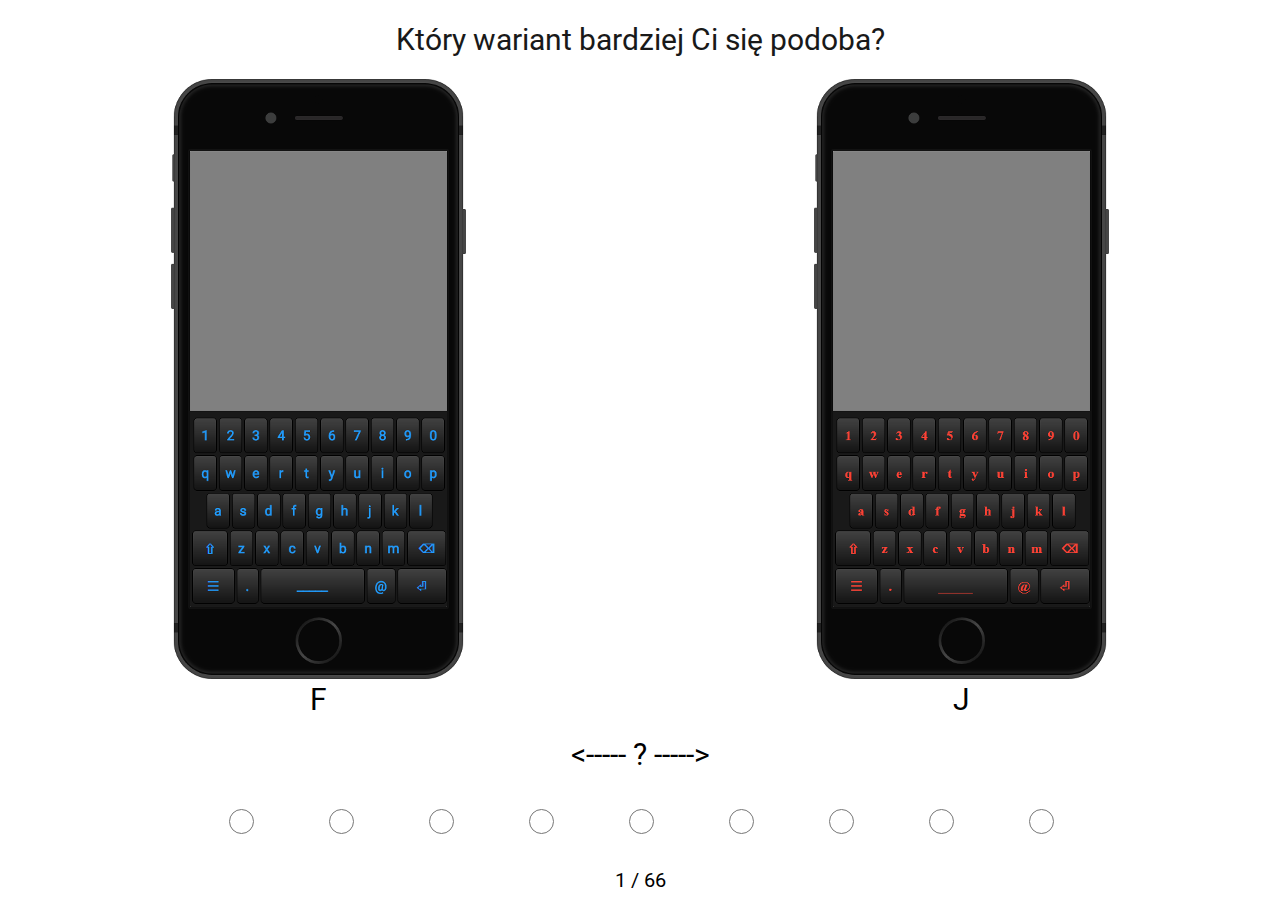
==== badanie/index.html @ 2a65b03c "Upload" ====
<!DOCTYPE html>
    <head>
        <meta charset="utf-8">
        <meta http-equiv="X-UA-Compatible" content="IE=edge">
        <title>Badanie</title>
        <meta name="description" content="">
        <meta name="viewport" content="width=device-width, initial-scale=1">
        <link href='https://fonts.googleapis.com/css?family=Roboto' rel='stylesheet'>
        <link rel="stylesheet" href="styles.css">
        <script>

        var state = 0;
        var result = [];
        var setButton = "";
        var page = 1;
        var wariant1 = ['F', 'B', 'C', 'F', 'A', 'A', 'L', 'G', 'H', 'E', 'K', 'I', 'I', 'J', 'H', 'G', 'C', 'C', 'D', 'I', 'A', 'L', 'K', 'E', 'J', 'E', 'I', 'B', 'F', 'K', 'H', 'C', 'K', 'D', 'E', 'E', 'G', 'I', 'C', 'I', 'D', 'A', 'J', 'L', 'H', 'J', 'B', 'E', 'D', 'A', 'B', 'K', 'D', 'L', 'K', 'J', 'G', 'A', 'B', 'F', 'G', 'G', 'F', 'C', 'L', 'H'];
        var wariant2 = ['J', 'D', 'A', 'D', 'B', 'J', 'C', 'F', 'C', 'F', 'J', 'E', 'B', 'H', 'G', 'B', 'I', 'B', 'C', 'L', 'D', 'K', 'I', 'H', 'L', 'B', 'A', 'F', 'C', 'E', 'I', 'E', 'A', 'E', 'J', 'L', 'I', 'F', 'G', 'J', 'I', 'L', 'G', 'G', 'K', 'C', 'J', 'A', 'G', 'H', 'L', 'F', 'K', 'H', 'B', 'D', 'A', 'F', 'H', 'L', 'K', 'E', 'H', 'K', 'D', 'D'];

        window.onload = function() {
            document.getElementById('war1').innerHTML = '<img src="warianty/' + wariant1[state] + '.png"/>';
            document.getElementById('war2').innerHTML = '<img src="warianty/' + wariant2[state] + '.png"/>';

            document.getElementById('war1_podpis').innerHTML = '<p>' + wariant1[state] + '</p>';
            document.getElementById('war2_podpis').innerHTML = '<p>' + wariant2[state] + '</p>';

            document.getElementById('str').innerHTML = '<p>' + page + ' / 66</p>';
        };  

        function funkcjaPX(){
            if(state < wariant1.length){
                result.push(wariant1[state] + "_" + wariant2[state] + "_" + setButton);
                document.getElementById(setButton).checked = false;

                state++;
                page++;

                document.getElementById('war1').innerHTML = '<img src="warianty/' + wariant1[state] + '.png"/>';
                document.getElementById('war2').innerHTML = '<img src="warianty/' + wariant2[state] + '.png"/>';
                document.getElementById('war1_podpis').innerHTML = '<p>' + wariant1[state] + '</p>';
                document.getElementById('war2_podpis').innerHTML = '<p>' + wariant2[state] + '</p>';
                document.getElementById('str').innerHTML = '<p>' + page + ' / 66</p>';

                if(page == 67){
                    alert("Dziękuję!");
                    var textDoc = document.createElement('a');

                    textDoc.href = 'data:attachment/text,' + result;
                    textDoc.target = '_blank';
                    textDoc.download = 'badanie_' + parseInt(Math.random()*9) + parseInt(Math.random()*9) + parseInt(Math.random()*9) + parseInt(Math.random()*9) + parseInt(Math.random()*9) + '.txt';
                    textDoc.click();
                }
            }
        }

        function funkcjaP1(){
            setButton = "P1";
            funkcjaPX();
        }

        function funkcjaP2(){
            setButton = "P2";
            funkcjaPX();
        }
        
        function funkcjaP3(){
            setButton = "P3";
            funkcjaPX();
        }
        
        function funkcjaP4(){
            setButton = "P4";
            funkcjaPX();
        }
        
        function funkcjaP5(){
            setButton = "P5";
            funkcjaPX();
        }
        
        function funkcjaP6(){
            setButton = "P6";
            funkcjaPX();
        }
        
        function funkcjaP7(){
            setButton = "P7";
            funkcjaPX();
        }
        
        function funkcjaP8(){
            setButton = "P8";
            funkcjaPX();
        }

        function funkcjaP9(){
            setButton = "P9";
            funkcjaPX();
        }


        </script>
    </head>
    <body>
        <div class="tytul">
            <p>Który wariant bardziej Ci się podoba?</p>
        </div>
        <div class="warianty">
            <div class="wariant1" id="war1">
            </div>
            <div class="warian2" id="war2">
            </div>
            <div class="wariant1_podpis" id="war1_podpis">
                <p>A</p>
            </div>
            <div class="wariant2_podpis" id="war2_podpis">
                <p>B</p>
            </div>
        </div>
        <div class="ocena_tytul">
            <p><----- ? -----></p>
        </div>
        <div class="ocena">
            <input class ="ocena_przycisk" id="P1" type="radio" name="odp_ocena" value=1 onclick="funkcjaP1()">
            <input class ="ocena_przycisk" id="P2" type="radio" name="odp_ocena" value=2 onclick="funkcjaP2()">
            <input class ="ocena_przycisk" id="P3" type="radio" name="odp_ocena" value=3 onclick="funkcjaP3()">
            <input class ="ocena_przycisk" id="P4" type="radio" name="odp_ocena" value=4 onclick="funkcjaP4()">
            <input class ="ocena_przycisk" id="P5" type="radio" name="odp_ocena" value=5 onclick="funkcjaP5()">
            <input class ="ocena_przycisk" id="P6" type="radio" name="odp_ocena" value=6 onclick="funkcjaP6()">
            <input class ="ocena_przycisk" id="P7" type="radio" name="odp_ocena" value=7 onclick="funkcjaP7()">
            <input class ="ocena_przycisk" id="P8" type="radio" name="odp_ocena" value=8 onclick="funkcjaP8()">
            <input class ="ocena_przycisk" id="P9" type="radio" name="odp_ocena" value=9 onclick="funkcjaP9()">
        </div>
        <div class="strony" id="str">

        </div>
    </body>
</html>
---- badanie/styles.css ----
/* reset css*/

html, body, div, span, applet, object, iframe,
h1, h2, h3, h4, h5, h6, p, blockquote, pre,
a, abbr, acronym, address, big, cite, code,
del, dfn, em, img, ins, kbd, q, s, samp,
small, strike, strong, sub, sup, tt, var,
b, u, i, center,
dl, dt, dd, ol, ul, li,
fieldset, form, label, legend,
table, caption, tbody, tfoot, thead, tr, th, td,
article, aside, canvas, details, embed, 
figure, figcaption, footer, header, hgroup, 
menu, nav, output, ruby, section, summary,
time, mark, audio, video {
	margin: 0;
	padding: 0;
	border: 0;
	font-size: 100%;
	font: inherit;
	vertical-align: baseline;
}
/* HTML5 display-role reset for older browsers */
article, aside, details, figcaption, figure, 
footer, header, hgroup, menu, nav, section {
	display: block;
}
body {
	line-height: 1;
}
ol, ul {
	list-style: none;
}
blockquote, q {
	quotes: none;
}
blockquote:before, blockquote:after,
q:before, q:after {
	content: '';
	content: none;
}
table {
	border-collapse: collapse;
	border-spacing: 0;
}

/* reset css*/

body{
    font-family: "Roboto";
}

.tytul{
    width: 100%;
    text-align: center;
    font-size: 30px;
    color: #191919;
    padding-top: 25px;
    padding-bottom: 25px;
}

.warianty{
    display: grid;
    grid-template-columns: 1fr 1fr;
    grid-template-rows: 600px 30px;
    grid-gap: 5px;
    align-items: center;
    justify-items: center;
}

.wariant1, .wariant2{

}

.wariant1_podpis, .wariant2_podpis{
    font-size: 30px;
}

.ocena_tytul{
    display: grid;
    align-items: center;
    justify-items: center;
    font-size: 30px;
    padding-top: 25px;
    padding-bottom: 25px;
}

.ocena{
    display: grid;
    width: 900px;
    grid-template-columns: repeat(9, 100px);
    grid-template-rows: 50px;
    align-items: center;
    justify-items: center;
    margin: 0px auto 0px auto;
}

.ocena_przycisk{
  height: 25px;
  width: 25px;
}

.strony{
    width: 100px;
    position: absolute;
    bottom: 10px;
    left: calc(50% - 50px);
    text-align: center;
    margin: 0px auto 0px auto;
    font-size: 20px;
}
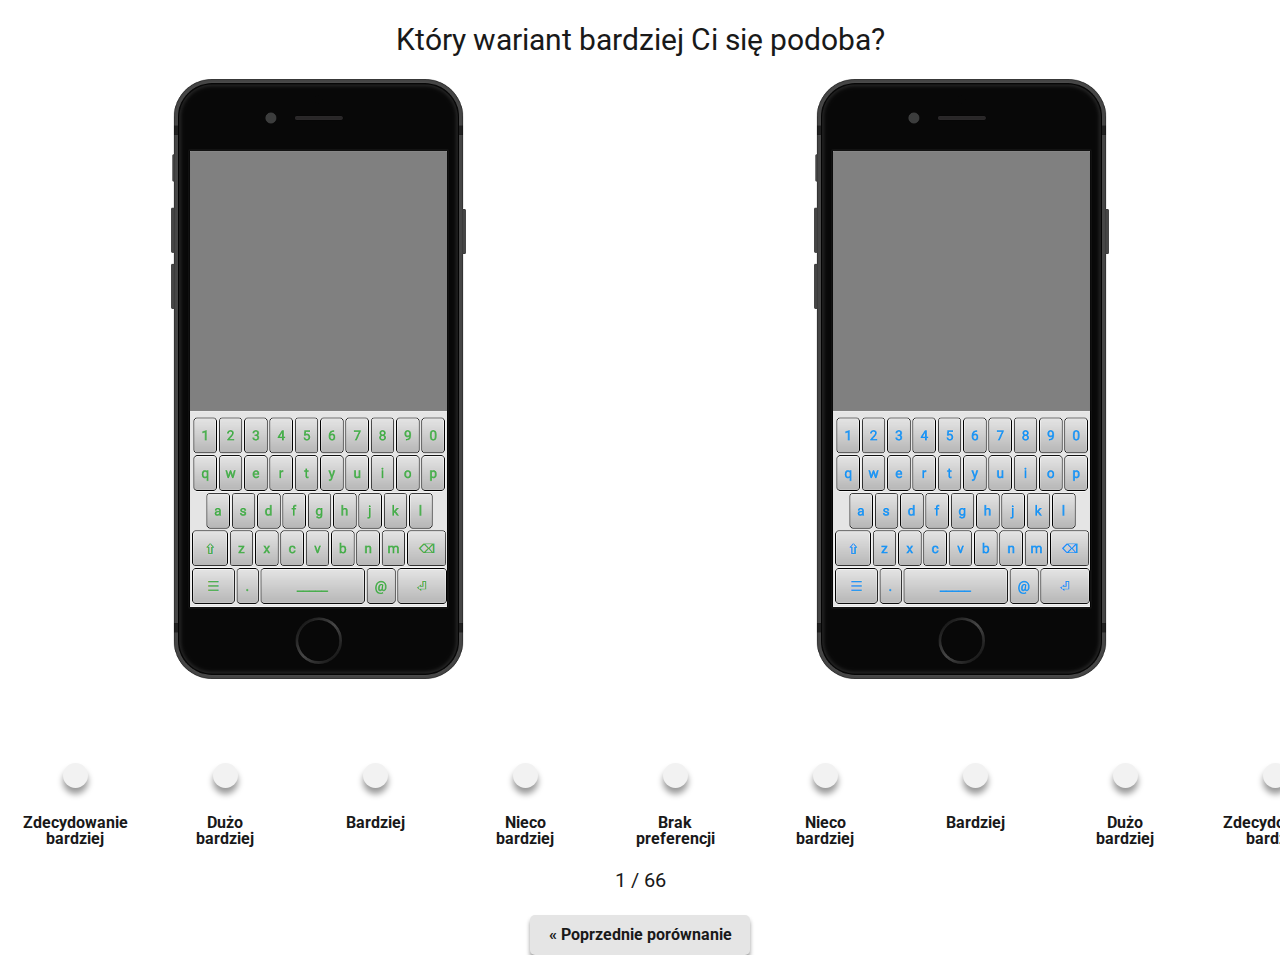
==== commit fef4ce94: "Up" ====
--- a/badanie/index.html
+++ b/badanie/index.html
@@ -9,35 +9,31 @@
         <link rel="stylesheet" href="styles.css">
         <script>
 
+        var mainPairs = ['AB', 'AC', 'AD', 'AE', 'AF', 'AG', 'AH', 'AI', 'AJ', 'AK', 'AL', 'BC', 'BD', 'BE', 'BF', 'BG', 'BH', 'BI', 'BJ', 'BK', 'BL', 'CD', 'CE', 'CF', 'CG', 'CH', 'CI', 'CJ', 'CK', 'CL', 'DE', 'DF', 'DG', 'DH', 'DI', 'DJ', 'DK', 'DL', 'EF', 'EG', 'EH', 'EI', 'EJ', 'EK', 'EL', 'FG', 'FH', 'FI', 'FJ', 'FK', 'FL', 'GH', 'GI', 'GJ', 'GK', 'GL', 'HI', 'HJ', 'HK', 'HL', 'IJ', 'IK', 'IL', 'JK', 'JL', 'KL'];
         var state = 0;
         var result = [];
         var setButton = "";
         var page = 1;
-        var wariant1 = ['F', 'B', 'C', 'F', 'A', 'A', 'L', 'G', 'H', 'E', 'K', 'I', 'I', 'J', 'H', 'G', 'C', 'C', 'D', 'I', 'A', 'L', 'K', 'E', 'J', 'E', 'I', 'B', 'F', 'K', 'H', 'C', 'K', 'D', 'E', 'E', 'G', 'I', 'C', 'I', 'D', 'A', 'J', 'L', 'H', 'J', 'B', 'E', 'D', 'A', 'B', 'K', 'D', 'L', 'K', 'J', 'G', 'A', 'B', 'F', 'G', 'G', 'F', 'C', 'L', 'H'];
-        var wariant2 = ['J', 'D', 'A', 'D', 'B', 'J', 'C', 'F', 'C', 'F', 'J', 'E', 'B', 'H', 'G', 'B', 'I', 'B', 'C', 'L', 'D', 'K', 'I', 'H', 'L', 'B', 'A', 'F', 'C', 'E', 'I', 'E', 'A', 'E', 'J', 'L', 'I', 'F', 'G', 'J', 'I', 'L', 'G', 'G', 'K', 'C', 'J', 'A', 'G', 'H', 'L', 'F', 'K', 'H', 'B', 'D', 'A', 'F', 'H', 'L', 'K', 'E', 'H', 'K', 'D', 'D'];
 
         window.onload = function() {
-            document.getElementById('war1').innerHTML = '<img src="warianty/' + wariant1[state] + '.png"/>';
-            document.getElementById('war2').innerHTML = '<img src="warianty/' + wariant2[state] + '.png"/>';
+            mainPairs.sort(function() { return 0.5 - Math.random() });
 
-            document.getElementById('war1_podpis').innerHTML = '<p>' + wariant1[state] + '</p>';
-            document.getElementById('war2_podpis').innerHTML = '<p>' + wariant2[state] + '</p>';
+            document.getElementById('war1').innerHTML = '<img src="warianty/' + mainPairs[state].charAt(0) + '.png"/>';
+            document.getElementById('war2').innerHTML = '<img src="warianty/' + mainPairs[state].charAt(1) + '.png"/>';
 
             document.getElementById('str').innerHTML = '<p>' + page + ' / 66</p>';
         };  
 
         function funkcjaPX(){
-            if(state < wariant1.length){
-                result.push(wariant1[state] + "_" + wariant2[state] + "_" + setButton);
+            if(state < mainPairs.length){
+                result.push(mainPairs[state].charAt(0) + "_" + mainPairs[state].charAt(1) + "_" + document.getElementById(setButton).value);
                 document.getElementById(setButton).checked = false;
 
                 state++;
                 page++;
 
-                document.getElementById('war1').innerHTML = '<img src="warianty/' + wariant1[state] + '.png"/>';
-                document.getElementById('war2').innerHTML = '<img src="warianty/' + wariant2[state] + '.png"/>';
-                document.getElementById('war1_podpis').innerHTML = '<p>' + wariant1[state] + '</p>';
-                document.getElementById('war2_podpis').innerHTML = '<p>' + wariant2[state] + '</p>';
+                document.getElementById('war1').innerHTML = '<img src="warianty/' + mainPairs[state].charAt(0) + '.png"/>';
+                document.getElementById('war2').innerHTML = '<img src="warianty/' + mainPairs[state].charAt(1)+ '.png"/>';
                 document.getElementById('str').innerHTML = '<p>' + page + ' / 66</p>';
 
                 if(page == 67){
@@ -97,6 +93,19 @@
             funkcjaPX();
         }
 
+        function funkcjaBack(){
+            if(state > 0){
+                result.pop();
+                document.getElementById(setButton).checked = false;
+
+                state--;
+                page--;
+
+                document.getElementById('war1').innerHTML = '<img src="warianty/' + mainPairs[state].charAt(0) + '.png"/>';
+                document.getElementById('war2').innerHTML = '<img src="warianty/' + mainPairs[state].charAt(1)+ '.png"/>';
+                document.getElementById('str').innerHTML = '<p>' + page + ' / 66</p>';
+            }
+        }
 
         </script>
     </head>
@@ -109,26 +118,31 @@
             </div>
             <div class="warian2" id="war2">
             </div>
-            <div class="wariant1_podpis" id="war1_podpis">
-                <p>A</p>
-            </div>
-            <div class="wariant2_podpis" id="war2_podpis">
-                <p>B</p>
-            </div>
-        </div>
-        <div class="ocena_tytul">
-            <p><----- ? -----></p>
         </div>
         <div class="ocena">
-            <input class ="ocena_przycisk" id="P1" type="radio" name="odp_ocena" value=1 onclick="funkcjaP1()">
-            <input class ="ocena_przycisk" id="P2" type="radio" name="odp_ocena" value=2 onclick="funkcjaP2()">
-            <input class ="ocena_przycisk" id="P3" type="radio" name="odp_ocena" value=3 onclick="funkcjaP3()">
-            <input class ="ocena_przycisk" id="P4" type="radio" name="odp_ocena" value=4 onclick="funkcjaP4()">
-            <input class ="ocena_przycisk" id="P5" type="radio" name="odp_ocena" value=5 onclick="funkcjaP5()">
-            <input class ="ocena_przycisk" id="P6" type="radio" name="odp_ocena" value=6 onclick="funkcjaP6()">
-            <input class ="ocena_przycisk" id="P7" type="radio" name="odp_ocena" value=7 onclick="funkcjaP7()">
-            <input class ="ocena_przycisk" id="P8" type="radio" name="odp_ocena" value=8 onclick="funkcjaP8()">
-            <input class ="ocena_przycisk" id="P9" type="radio" name="odp_ocena" value=9 onclick="funkcjaP9()">
+            <input class ="ocena_przycisk" id="P1" type="radio" name="odp_ocena" value=9 onclick="funkcjaP1()"><label for="P1"></label>
+            <input class ="ocena_przycisk" id="P2" type="radio" name="odp_ocena" value=7 onclick="funkcjaP2()"><label for="P2"></label>
+            <input class ="ocena_przycisk" id="P3" type="radio" name="odp_ocena" value=5 onclick="funkcjaP3()"><label for="P3"></label>
+            <input class ="ocena_przycisk" id="P4" type="radio" name="odp_ocena" value=3 onclick="funkcjaP4()"><label for="P4"></label>
+            <input class ="ocena_przycisk" id="P5" type="radio" name="odp_ocena" value=0 onclick="funkcjaP5()"><label for="P5"></label>
+            <input class ="ocena_przycisk" id="P6" type="radio" name="odp_ocena" value=-3 onclick="funkcjaP6()"><label for="P6"></label>
+            <input class ="ocena_przycisk" id="P7" type="radio" name="odp_ocena" value=-5 onclick="funkcjaP7()"><label for="P7"></label>
+            <input class ="ocena_przycisk" id="P8" type="radio" name="odp_ocena" value=-7 onclick="funkcjaP8()"><label for="P8"></label>
+            <input class ="ocena_przycisk" id="P9" type="radio" name="odp_ocena" value=-9 onclick="funkcjaP9()"><label for="P9"></label>
+        </div>
+        <div class="ocena">
+            <div class="ocena_tekst">Zdecydowanie<br>bardziej</div>
+            <div class="ocena_tekst">Dużo<br>bardziej</div>
+            <div class="ocena_tekst">Bardziej</div>
+            <div class="ocena_tekst">Nieco<br>bardziej</div>
+            <div class="ocena_tekst">Brak<br>preferencji</div>
+            <div class="ocena_tekst">Nieco<br>bardziej</div>
+            <div class="ocena_tekst">Bardziej</div>
+            <div class="ocena_tekst">Dużo<br>bardziej</div>
+            <div class="ocena_tekst">Zdecydowanie<br>bardziej</div>   
+        </div>
+        <div class="nav" id="nav" onclick="funkcjaBack()">
+            &#xab Poprzednie porównanie
         </div>
         <div class="strony" id="str">
 
--- a/badanie/styles.css
+++ b/badanie/styles.css
@@ -76,28 +76,72 @@
     font-size: 30px;
 }
 
-.ocena_tytul{
-    display: grid;
-    align-items: center;
-    justify-items: center;
-    font-size: 30px;
-    padding-top: 25px;
-    padding-bottom: 25px;
-}
-
 .ocena{
     display: grid;
-    width: 900px;
-    grid-template-columns: repeat(9, 100px);
-    grid-template-rows: 50px;
+    width: 1350px;
+    grid-template-columns: repeat(9, 150px);
+    grid-template-rows: 50px 50px;
     align-items: center;
     justify-items: center;
     margin: 0px auto 0px auto;
 }
 
-.ocena_przycisk{
-  height: 25px;
-  width: 25px;
+input[type="radio"] {
+    display: none;
+}
+
+input[type="radio"] + label{
+    display: inline-block;
+    width: 25px;
+    height: 25px;
+    vertical-align: middle;
+    cursor: pointer;
+    background-color: #f2f2f2;
+    border-radius: 50%;
+    margin-top: 70px;
+    border: 0px solid #333232;
+    box-shadow: 0px 6px 6px rgba(0, 0, 0, 0.4);
+}
+
+input[type="radio"] + label:hover{
+    background-color: #cccccc;
+}
+
+input[type="radio"] + label:active{
+    box-shadow: 0px 1px 2px rgba(0, 0, 0, 0.4);
+    margin-top: 75px;
+}
+
+.ocena_tekst{
+    height: 50px;
+    width: 150px;
+    text-align: center;
+    font-weight: bold;
+    font-family: "Roboto";
+    color: #191919;
+}
+
+.nav{
+    background-color: #e5e5e5;
+    width: 220px;
+    height: 40px;
+    text-align: center;
+    vertical-align: middle;
+    font-size: 14x;
+    font-family: "Roboto";
+    font-weight: bold;
+    line-height: 40px;
+    color: #191919;
+    margin: 0px auto 0px auto;
+    border: 0px solid black;
+    border-radius: 5px;
+    box-shadow: 0px 4px 4px rgba(0, 0, 0, 0.4);
+    user-select: none;
+}
+
+.nav:hover{
+    background-color: #d9d9d9;
+    cursor: pointer;
 }
 
 .strony{
@@ -108,4 +152,5 @@
     text-align: center;
     margin: 0px auto 0px auto;
     font-size: 20px;
+    color: #191919;
 }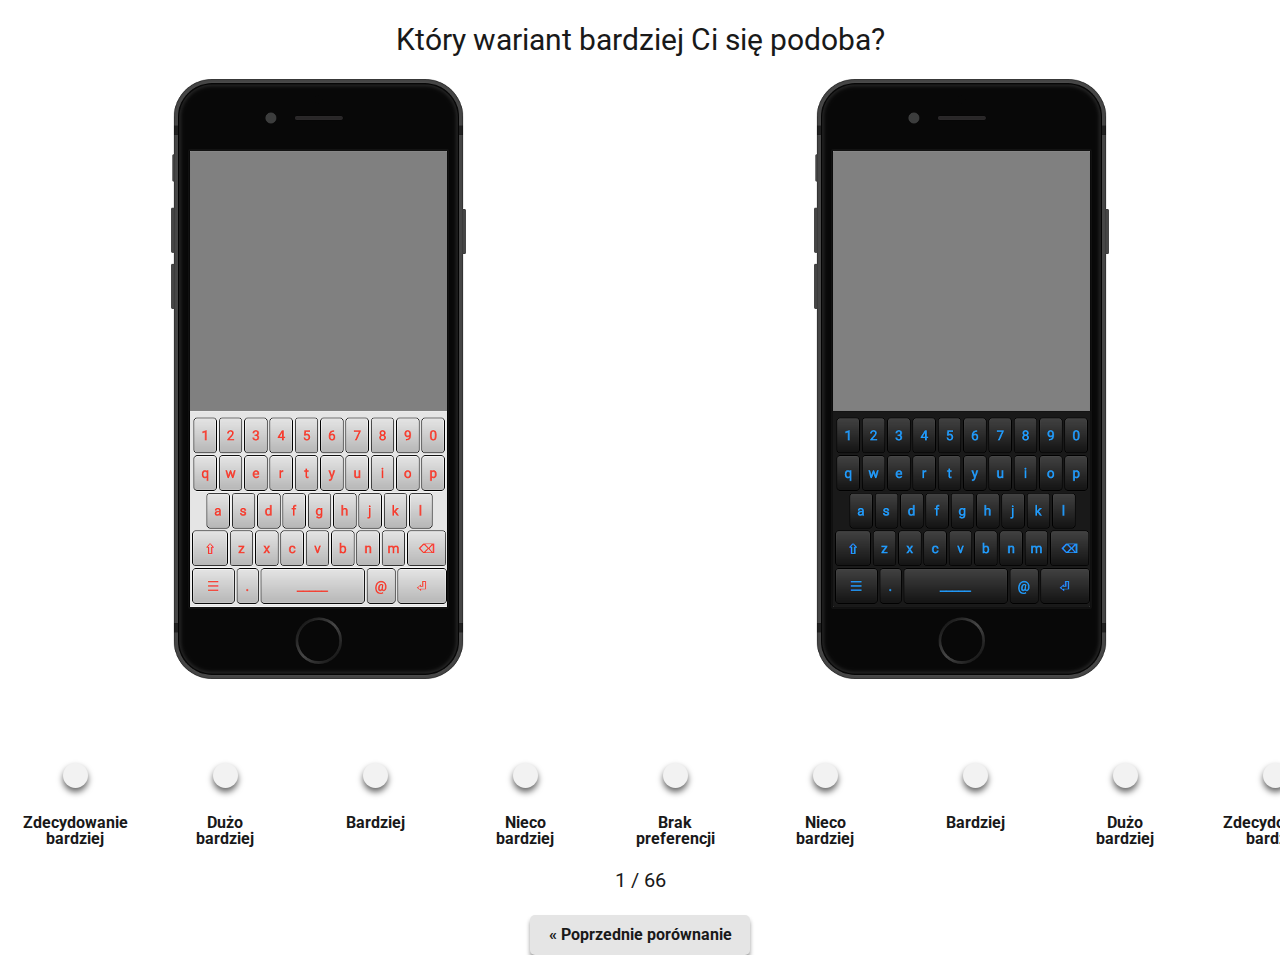
==== commit ab2d2471: "Up" ====
--- a/badanie/index.html
+++ b/badanie/index.html
@@ -31,10 +31,12 @@
 
                 state++;
                 page++;
-
-                document.getElementById('war1').innerHTML = '<img src="warianty/' + mainPairs[state].charAt(0) + '.png"/>';
-                document.getElementById('war2').innerHTML = '<img src="warianty/' + mainPairs[state].charAt(1)+ '.png"/>';
-                document.getElementById('str').innerHTML = '<p>' + page + ' / 66</p>';
+                
+                if(page < 67){
+                    document.getElementById('war1').innerHTML = '<img src="warianty/' + mainPairs[state].charAt(0) + '.png"/>';
+                    document.getElementById('war2').innerHTML = '<img src="warianty/' + mainPairs[state].charAt(1)+ '.png"/>';
+                    document.getElementById('str').innerHTML = '<p>' + page + ' / 66</p>'; 
+                }
 
                 if(page == 67){
                     alert("Dziękuję!");
--- a/badanie/styles.css
+++ b/badanie/styles.css
@@ -68,14 +68,6 @@
     justify-items: center;
 }
 
-.wariant1, .wariant2{
-
-}
-
-.wariant1_podpis, .wariant2_podpis{
-    font-size: 30px;
-}
-
 .ocena{
     display: grid;
     width: 1350px;
@@ -100,7 +92,7 @@
     border-radius: 50%;
     margin-top: 70px;
     border: 0px solid #333232;
-    box-shadow: 0px 6px 6px rgba(0, 0, 0, 0.4);
+    box-shadow: 0px 4px 6px rgba(0, 0, 0, 0.6);
 }
 
 input[type="radio"] + label:hover{
@@ -144,6 +136,12 @@
     cursor: pointer;
 }
 
+.nav:active{
+    background-color: #d9d9d9;
+    margin-top: 4px;
+    box-shadow: 0px 0px 4px rgba(0, 0, 0, 0.4);
+}
+
 .strony{
     width: 100px;
     position: absolute;
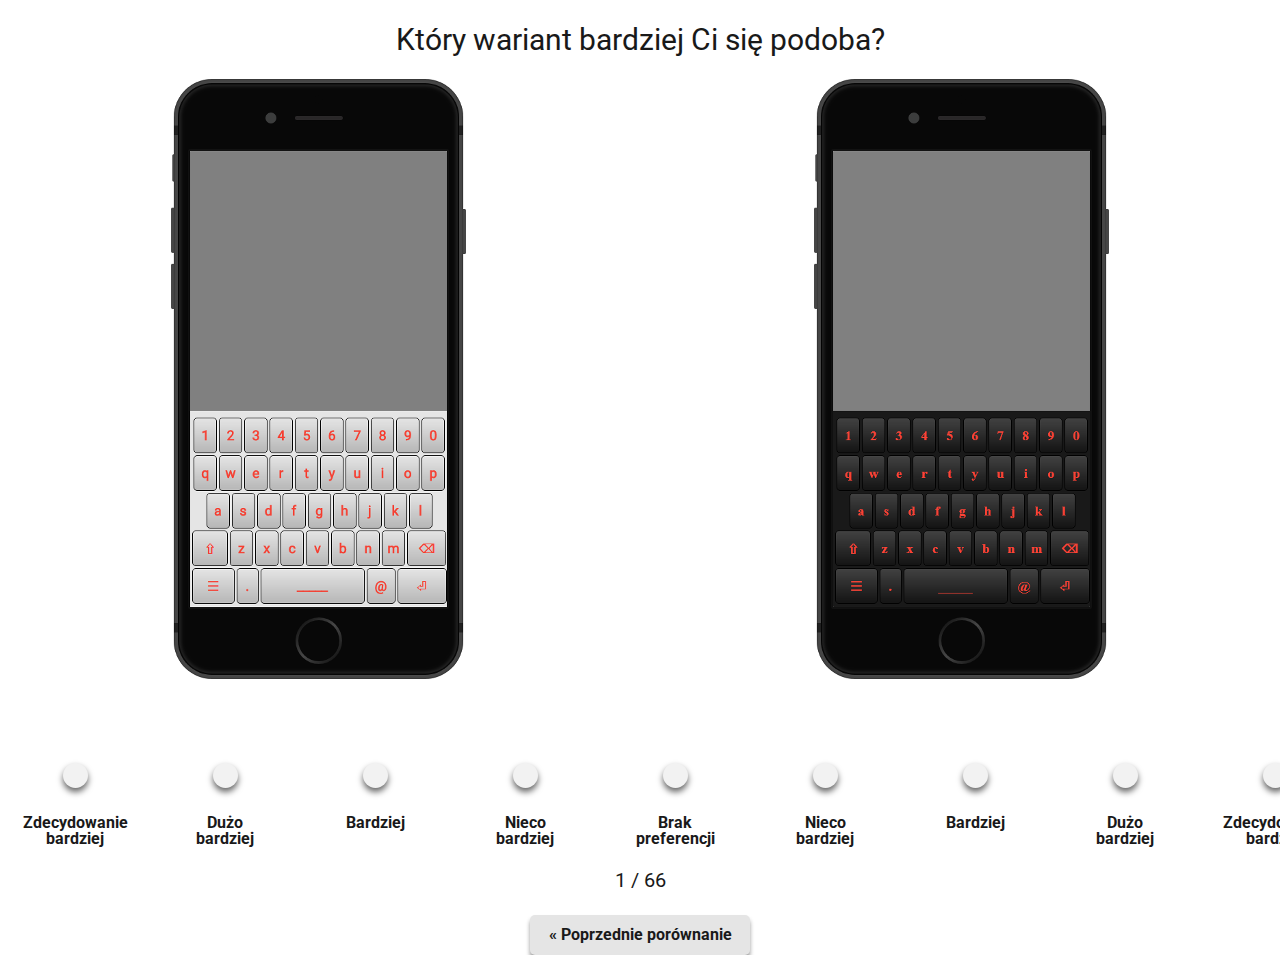
==== commit 4cd594ce: "Up" ====
--- a/badanie/index.html
+++ b/badanie/index.html
@@ -39,6 +39,12 @@
                 }
 
                 if(page == 67){
+                    document.getElementById("tytul").style.display = "none";
+                    document.getElementById("warianty").style.display = "none";
+                    document.getElementById("ocena1").style.display = "none";
+                    document.getElementById("ocena2").style.display = "none";
+                    document.getElementById("nav").style.display = "none";
+                    document.getElementById("str").style.display = "none";
                     alert("Dziękuję!");
                     var textDoc = document.createElement('a');
 
@@ -112,16 +118,16 @@
         </script>
     </head>
     <body>
-        <div class="tytul">
+        <div class="tytul" id="tytul">
             <p>Który wariant bardziej Ci się podoba?</p>
         </div>
-        <div class="warianty">
+        <div class="warianty" id="warianty">
             <div class="wariant1" id="war1">
             </div>
             <div class="warian2" id="war2">
             </div>
         </div>
-        <div class="ocena">
+        <div class="ocena" id="ocena1">
             <input class ="ocena_przycisk" id="P1" type="radio" name="odp_ocena" value=9 onclick="funkcjaP1()"><label for="P1"></label>
             <input class ="ocena_przycisk" id="P2" type="radio" name="odp_ocena" value=7 onclick="funkcjaP2()"><label for="P2"></label>
             <input class ="ocena_przycisk" id="P3" type="radio" name="odp_ocena" value=5 onclick="funkcjaP3()"><label for="P3"></label>
@@ -132,7 +138,7 @@
             <input class ="ocena_przycisk" id="P8" type="radio" name="odp_ocena" value=-7 onclick="funkcjaP8()"><label for="P8"></label>
             <input class ="ocena_przycisk" id="P9" type="radio" name="odp_ocena" value=-9 onclick="funkcjaP9()"><label for="P9"></label>
         </div>
-        <div class="ocena">
+        <div class="ocena" id="ocena2">
             <div class="ocena_tekst">Zdecydowanie<br>bardziej</div>
             <div class="ocena_tekst">Dużo<br>bardziej</div>
             <div class="ocena_tekst">Bardziej</div>
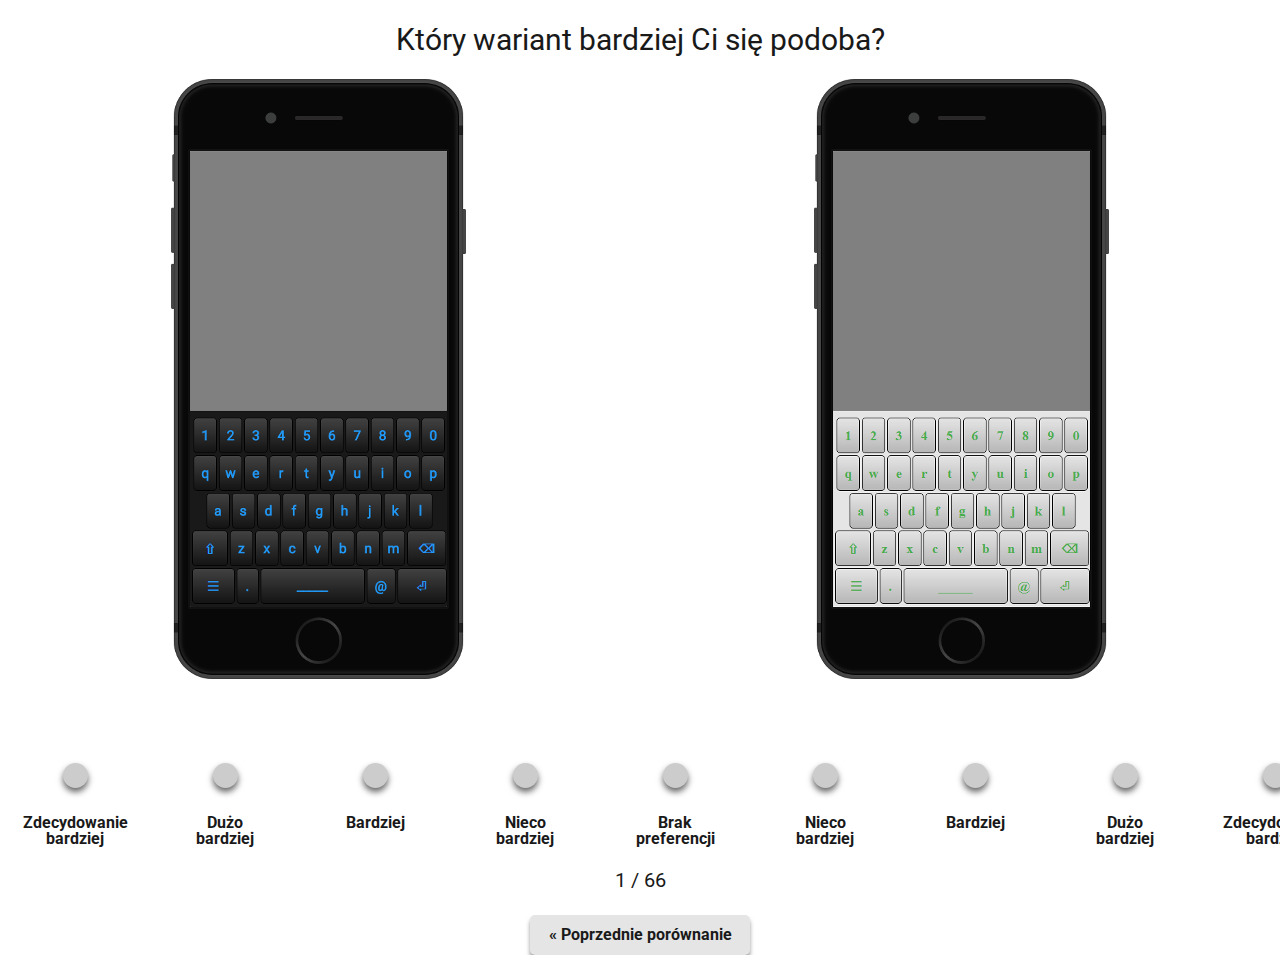
==== commit 9334738f: "Up" ====
--- a/badanie/index.html
+++ b/badanie/index.html
@@ -46,6 +46,8 @@
                     document.getElementById("nav").style.display = "none";
                     document.getElementById("str").style.display = "none";
                     alert("Dziękuję!");
+
+                    result.sort();
                     var textDoc = document.createElement('a');
 
                     textDoc.href = 'data:attachment/text,' + result;
--- a/badanie/styles.css
+++ b/badanie/styles.css
@@ -88,7 +88,7 @@
     height: 25px;
     vertical-align: middle;
     cursor: pointer;
-    background-color: #f2f2f2;
+    background-color: #cccccc;
     border-radius: 50%;
     margin-top: 70px;
     border: 0px solid #333232;
@@ -96,7 +96,7 @@
 }
 
 input[type="radio"] + label:hover{
-    background-color: #cccccc;
+    background-color: #999999;
 }
 
 input[type="radio"] + label:active{
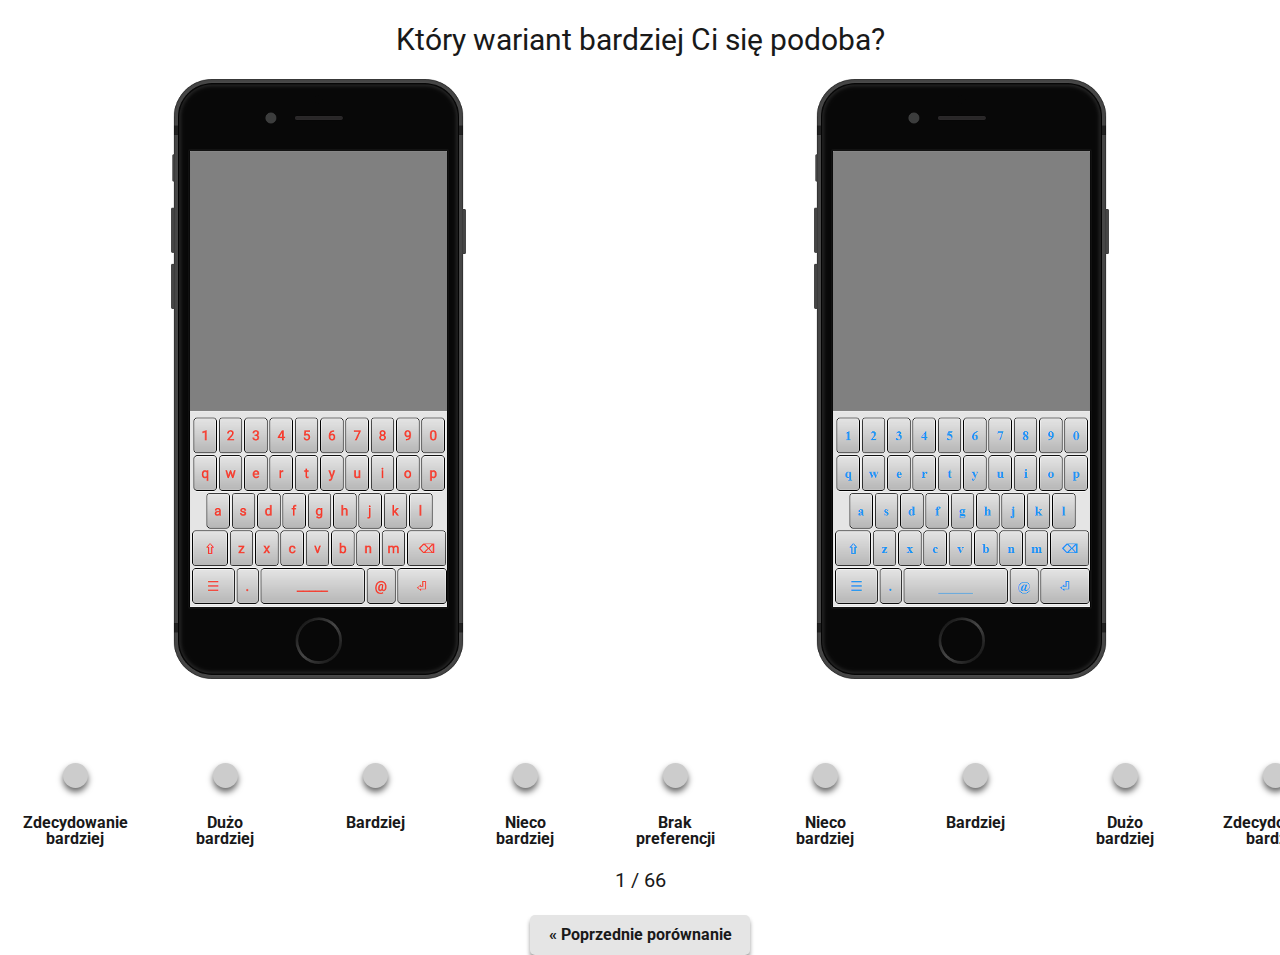
==== commit 24d6910f: "Up" ====
--- a/badanie/index.html
+++ b/badanie/index.html
@@ -134,7 +134,7 @@
             <input class ="ocena_przycisk" id="P2" type="radio" name="odp_ocena" value=7 onclick="funkcjaP2()"><label for="P2"></label>
             <input class ="ocena_przycisk" id="P3" type="radio" name="odp_ocena" value=5 onclick="funkcjaP3()"><label for="P3"></label>
             <input class ="ocena_przycisk" id="P4" type="radio" name="odp_ocena" value=3 onclick="funkcjaP4()"><label for="P4"></label>
-            <input class ="ocena_przycisk" id="P5" type="radio" name="odp_ocena" value=0 onclick="funkcjaP5()"><label for="P5"></label>
+            <input class ="ocena_przycisk" id="P5" type="radio" name="odp_ocena" value=1 onclick="funkcjaP5()"><label for="P5"></label>
             <input class ="ocena_przycisk" id="P6" type="radio" name="odp_ocena" value=-3 onclick="funkcjaP6()"><label for="P6"></label>
             <input class ="ocena_przycisk" id="P7" type="radio" name="odp_ocena" value=-5 onclick="funkcjaP7()"><label for="P7"></label>
             <input class ="ocena_przycisk" id="P8" type="radio" name="odp_ocena" value=-7 onclick="funkcjaP8()"><label for="P8"></label>
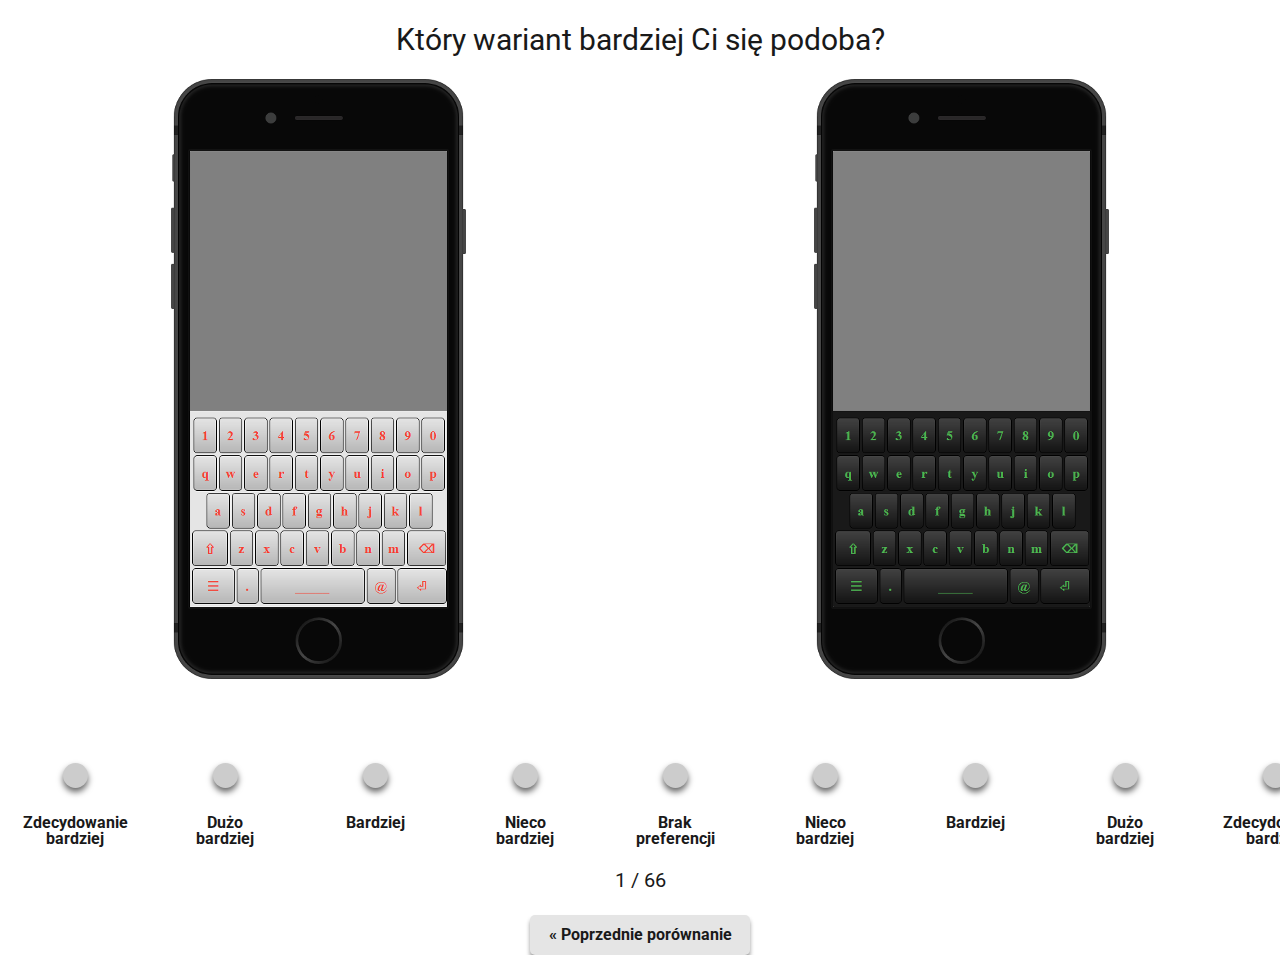
==== commit eba44894: "PS" ====
--- a/badanie/index.html
+++ b/badanie/index.html
@@ -14,6 +14,8 @@
         var result = [];
         var setButton = "";
         var page = 1;
+
+        var macierzDoAHP = [];
 
         window.onload = function() {
             mainPairs.sort(function() { return 0.5 - Math.random() });
@@ -48,6 +50,7 @@
                     alert("Dziękuję!");
 
                     result.sort();
+
                     var textDoc = document.createElement('a');
 
                     textDoc.href = 'data:attachment/text,' + result;
@@ -126,7 +129,7 @@
         <div class="warianty" id="warianty">
             <div class="wariant1" id="war1">
             </div>
-            <div class="warian2" id="war2">
+            <div class="wariant2" id="war2">
             </div>
         </div>
         <div class="ocena" id="ocena1">
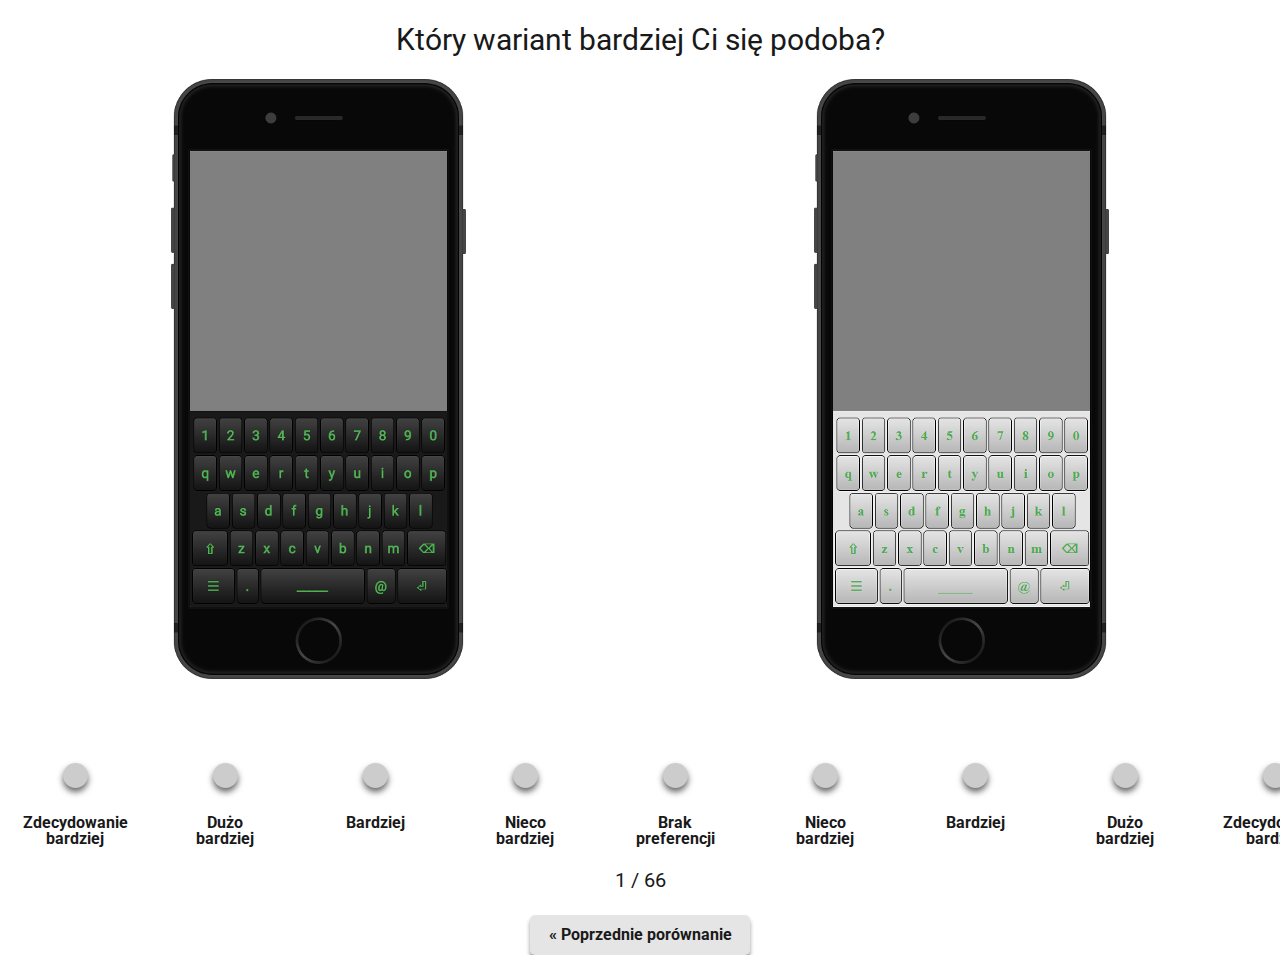
==== commit f873d5eb: "PS" ====
--- a/badanie/index.html
+++ b/badanie/index.html
@@ -56,7 +56,9 @@
                     textDoc.href = 'data:attachment/text,' + result;
                     textDoc.target = '_blank';
                     textDoc.download = 'badanie_' + parseInt(Math.random()*9) + parseInt(Math.random()*9) + parseInt(Math.random()*9) + parseInt(Math.random()*9) + parseInt(Math.random()*9) + '.txt';
+                    document.body.appendChild(textDoc);
                     textDoc.click();
+                    textDoc.remove();
                 }
             }
         }
